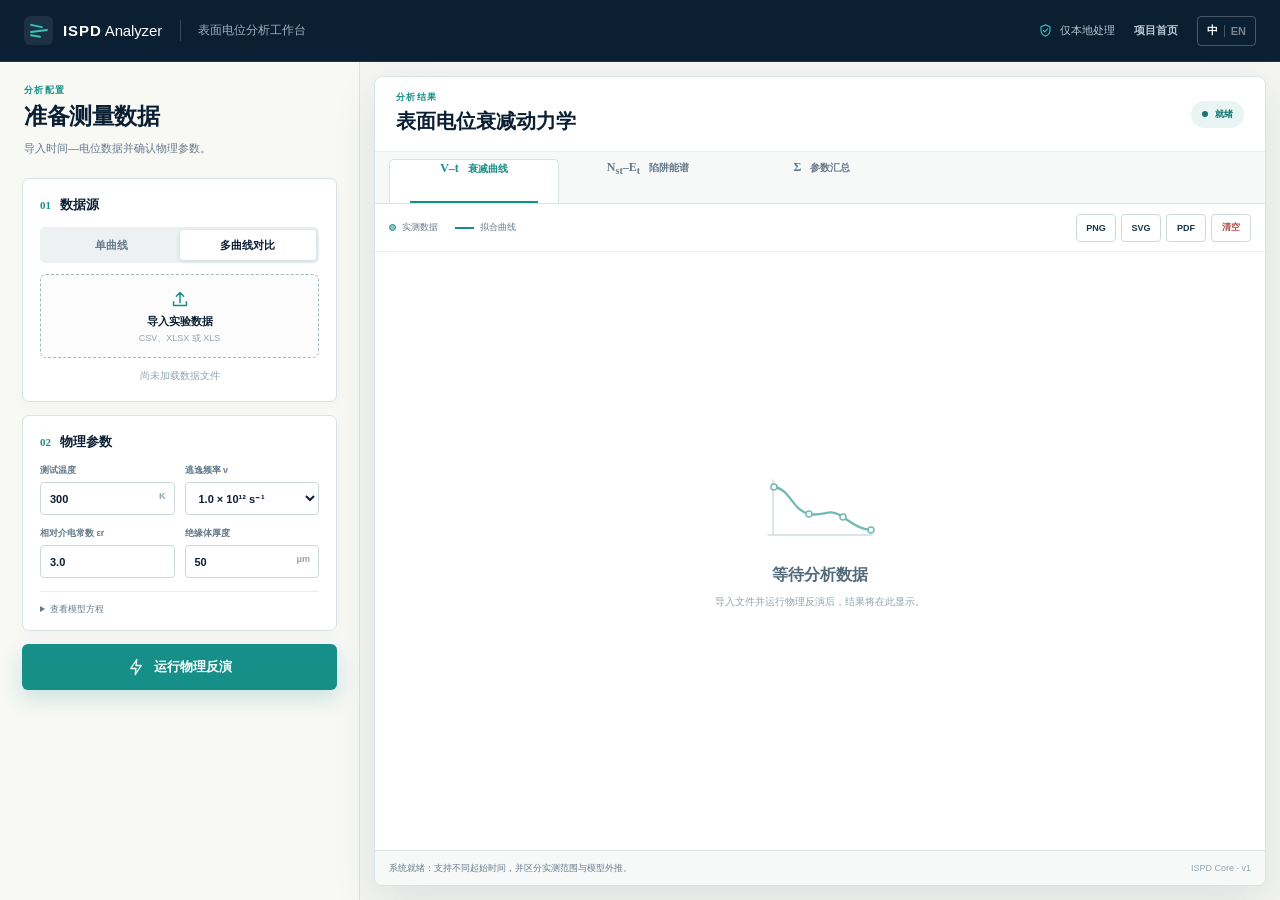
==== analyzer/index.html @ f55870ea "Build ISPD-Analyzer research platform" ====
<!doctype html>
<html lang="zh-CN">
<head>
  <meta charset="utf-8">
  <meta name="viewport" content="width=device-width, initial-scale=1">
  <meta name="description" content="ISPD-Analyzer research workspace">
  <meta name="theme-color" content="#0b1f33">
  <title>分析工作台 | ISPD-Analyzer</title>
  <link rel="icon" href="../assets/favicon.svg" type="image/svg+xml">
  <link rel="stylesheet" href="../assets/css/analyzer.css">
  <script src="../assets/js/vendor/xlsx.full.min.js" defer></script>
  <script src="../assets/js/core/lmfit.js" defer></script>
  <script src="../assets/js/core/peaks.js" defer></script>
  <script src="../assets/js/core/compute.js" defer></script>
  <script src="../assets/js/core/chart.js" defer></script>
  <script src="../assets/js/i18n.js" defer></script>
  <script src="../assets/js/analyzer.js" defer></script>
</head>
<body class="analyzer-page">
  <div class="desktop-blocker" role="alert">
    <div><strong data-i18n="common.desktopTitle">建议使用电脑访问</strong><p data-i18n="common.desktopBody">分析工作台针对 1024px 以上桌面屏幕设计。</p><a href="../" data-i18n="analyzer.backHome">返回项目首页</a></div>
  </div>
  <div id="loading-overlay" class="loading-overlay hidden" aria-live="polite"><div class="loader"></div><p id="loading-text"></p></div>
  <div id="app" class="analyzer-shell">
    <header class="app-header">
      <a class="app-brand" href="../"><span class="brand-symbol" aria-hidden="true"><i></i><i></i><i></i></span><span><strong>ISPD</strong> Analyzer</span></a>
      <div class="header-context"><span class="context-divider"></span><span data-i18n="analyzer.workspace">表面电位分析工作台</span></div>
      <div class="header-actions">
        <span class="privacy-badge"><svg viewBox="0 0 20 20" aria-hidden="true"><path d="M10 2.5 16 5v4.6c0 3.8-2.4 6.5-6 7.9-3.6-1.4-6-4.1-6-7.9V5l6-2.5Z"/><path d="m7.2 10 1.8 1.8 3.8-4"/></svg><span data-i18n="analyzer.localOnly">仅本地处理</span></span>
        <a class="header-link" href="../" data-i18n="analyzer.projectHome">项目首页</a>
        <button class="language-toggle" type="button" data-language-toggle aria-label="Switch language"><span data-language-zh>中</span><span class="toggle-divider"></span><span data-language-en>EN</span></button>
      </div>
    </header>

    <div class="workspace">
      <aside class="control-panel" aria-label="Analysis controls">
        <div class="panel-intro"><span class="section-kicker" data-i18n="analyzer.configuration">分析配置</span><h1 data-i18n="analyzer.setupTitle">准备测量数据</h1><p data-i18n="analyzer.setupBody">导入时间—电位数据并确认物理参数。</p></div>

        <section class="control-section">
          <div class="section-title"><span>01</span><h2 data-i18n="analyzer.dataSource">数据源</h2></div>
          <div class="segmented-control" role="radiogroup" aria-label="Analysis mode">
            <label><input type="radio" name="mode" id="radio-single"><span data-i18n="analyzer.single">单曲线</span></label>
            <label><input type="radio" name="mode" id="radio-multi" checked><span data-i18n="analyzer.multi">多曲线对比</span></label>
          </div>
          <label class="upload-zone" id="btn-import">
            <input type="file" id="file-input" accept=".csv,.xlsx,.xls" multiple>
            <span class="upload-icon"><svg viewBox="0 0 24 24" aria-hidden="true"><path d="M12 16V5m0 0L8 9m4-4 4 4M5 15v4h14v-4"/></svg></span>
            <strong data-i18n="analyzer.importData">导入实验数据</strong>
            <small data-i18n="analyzer.formats">CSV、XLSX 或 XLS</small>
          </label>
          <div id="file-empty" class="file-empty" data-i18n="analyzer.noFiles">尚未加载数据文件</div>
          <ul id="file-list" class="file-list"></ul>
        </section>

        <section class="control-section parameter-section">
          <div class="section-title"><span>02</span><h2 data-i18n="analyzer.parameters">物理参数</h2></div>
          <div class="field-grid">
            <label class="field"><span data-i18n="analyzer.temperature">测试温度</span><div class="input-unit"><input type="number" id="input-T" value="300" step="1"><em>K</em></div></label>
            <label class="field"><span data-i18n="analyzer.frequency">逃逸频率 ν</span><select id="combo-nu"><option value="1e11">1.0 × 10¹¹ s⁻¹</option><option value="1e12" selected>1.0 × 10¹² s⁻¹</option><option value="1e13">1.0 × 10¹³ s⁻¹</option></select></label>
            <label class="field"><span data-i18n="analyzer.permittivity">相对介电常数 εr</span><input type="number" id="input-epsr" value="3.0" step="0.1"></label>
            <label class="field"><span data-i18n="analyzer.thickness">绝缘体厚度</span><div class="input-unit"><input type="number" id="input-d" value="50" step="1"><em>μm</em></div></label>
          </div>
          <details class="model-disclosure"><summary data-i18n="analyzer.modelDetails">查看模型方程</summary><div><strong>V(t) = A₁e<sup>−t/τ₁</sup> + A₂e<sup>−t/τ₂</sup> + y₀</strong><p data-i18n="analyzer.modelNote">快、慢衰减分量分别用于表征浅、深陷阱的表观贡献。</p></div></details>
        </section>

        <button class="run-button" id="btn-compute" type="button"><svg viewBox="0 0 24 24" aria-hidden="true"><path d="m13 2-8 12h7l-1 8 8-12h-7z"/></svg><span data-i18n="analyzer.run">运行物理反演</span></button>
      </aside>

      <main class="results-panel">
        <div class="results-header">
          <div><span class="section-kicker" data-i18n="analyzer.results">分析结果</span><h2 id="result-heading" data-i18n="analyzer.decayTitle">表面电位衰减动力学</h2></div>
          <div class="status-chip ready" id="status-chip"><i></i><span data-i18n="analyzer.ready">就绪</span></div>
        </div>

        <div class="tab-bar" role="tablist">
          <button class="tab-btn active" role="tab" aria-selected="true" data-tab="0"><span>V–t</span><em data-i18n="analyzer.tabDecay">衰减曲线</em></button>
          <button class="tab-btn" role="tab" aria-selected="false" data-tab="1"><span>N<sub>st</sub>–E<sub>t</sub></span><em data-i18n="analyzer.tabSpectrum">陷阱能谱</em></button>
          <button class="tab-btn" role="tab" aria-selected="false" data-tab="2"><span>Σ</span><em data-i18n="analyzer.tabSummary">参数汇总</em></button>
        </div>

        <section class="tab-content active" id="tab-content-0" role="tabpanel">
          <div class="chart-toolbar"><div class="legend-guide"><span><i class="dot measured"></i><span data-i18n="analyzer.measured">实测数据</span></span><span><i class="line fitted"></i><span data-i18n="analyzer.fitted">拟合曲线</span></span></div><div class="toolbar-actions"><button class="tool-button" id="tbtn-png1">PNG</button><button class="tool-button" id="tbtn-svg1">SVG</button><button class="tool-button" id="tbtn-pdf1">PDF</button><button class="tool-button danger" id="tbtn-clear1" data-i18n="analyzer.clear">清空</button></div></div>
          <div class="chart-container" id="chart1-container"><div class="empty-state" id="empty-state-1"><svg viewBox="0 0 120 80" aria-hidden="true"><path d="M8 67h104M13 12v55"/><path class="accent" d="M14 19c16 2 19 24 35 27s20-7 34 3 19 12 28 13"/><circle cx="14" cy="19" r="3"/><circle cx="49" cy="46" r="3"/><circle cx="83" cy="49" r="3"/><circle cx="111" cy="62" r="3"/></svg><strong data-i18n="analyzer.emptyTitle">等待分析数据</strong><p data-i18n="analyzer.emptyBody">导入文件并运行物理反演后，结果将在此显示。</p></div><canvas id="chart1-canvas"></canvas></div>
        </section>

        <section class="tab-content" id="tab-content-1" role="tabpanel">
          <div class="chart-toolbar"><div class="legend-guide"><span><i class="line solid"></i><span data-i18n="analyzer.measuredRange">测量范围内</span></span><span><i class="line dashed"></i><span data-i18n="analyzer.extrapolated">模型外推</span></span></div><div class="toolbar-actions"><button class="tool-button" id="tbtn-png2">PNG</button><button class="tool-button" id="tbtn-svg2">SVG</button><button class="tool-button" id="tbtn-pdf2">PDF</button><button class="tool-button danger" id="tbtn-clear2" data-i18n="analyzer.clear">清空</button></div></div>
          <div class="chart-container" id="chart2-container"><div class="empty-state" id="empty-state-2"><svg viewBox="0 0 120 80" aria-hidden="true"><path d="M8 67h104M13 12v55"/><path class="accent" d="M14 62c14-2 18-17 30-13s17-17 29-6 16-25 38-18"/><path class="dash" d="M14 62c10 0 15 2 23-1M102 27l9-2"/></svg><strong data-i18n="analyzer.spectrumEmptyTitle">等待能谱反演</strong><p data-i18n="analyzer.emptyBody">导入文件并运行物理反演后，结果将在此显示。</p></div><canvas id="chart2-canvas"></canvas></div>
          <div class="extrapolation-note"><svg viewBox="0 0 20 20" aria-hidden="true"><circle cx="10" cy="10" r="7"/><path d="M10 9v5m0-8v.5"/></svg><span data-i18n="analyzer.extrapolationNote">虚线仅表示测量时间范围之外的模型外推，不代表直接测得的数据。</span></div>
        </section>

        <section class="tab-content table-tab" id="tab3-content" role="tabpanel">
          <div class="table-toolbar"><p data-i18n="analyzer.tableHint">参数按当前勾选的数据文件汇总。</p><button class="export-table" id="btn-export"><svg viewBox="0 0 20 20" aria-hidden="true"><path d="M10 3v9m0 0 3-3m-3 3L7 9M4 15h12"/></svg><span data-i18n="analyzer.exportCsv">导出 CSV</span></button></div>
          <div class="table-wrap"><table id="result-table"><thead><tr><th data-i18n="table.file">数据标识</th><th data-i18n="table.firstTime">首测时间 (s)</th><th>R²</th><th>V₀ (V)</th><th data-i18n="table.shallowE">浅陷阱 Eₜ (eV)</th><th data-i18n="table.shallowN">浅陷阱 Nₜ (m⁻²)</th><th data-i18n="table.shallowNature">浅峰性质</th><th data-i18n="table.deepE">深陷阱 Eₜ (eV)</th><th data-i18n="table.deepN">深陷阱 Nₜ (m⁻²)</th><th data-i18n="table.deepNature">深峰性质</th><th>A₁ (V)</th><th>τ₁ (s)</th><th>A₂ (V)</th><th>τ₂ (s)</th><th>y₀ (V)</th></tr></thead><tbody id="result-tbody"></tbody></table><div class="table-empty" id="table-empty" data-i18n="analyzer.noResults">尚无计算结果</div></div>
        </section>

        <footer class="status-bar"><span id="status-bar" data-i18n="analyzer.statusReady">系统就绪：支持不同起始时间，并区分实测范围与模型外推。</span><span class="model-version">ISPD Core · v1</span></footer>
      </main>
    </div>
  </div>
</body>
</html>
---- assets/css/analyzer.css ----
:root {
  --ink: #0b1f33;
  --ink-2: #17344d;
  --muted: #667b8b;
  --soft: #93a4af;
  --teal: #168f88;
  --teal-bright: #35c3b7;
  --teal-pale: #e7f5f3;
  --paper: #f4f5f2;
  --surface: #ffffff;
  --line: #d9e2e5;
  --line-2: #e8edef;
  --warning: #a46d25;
  --warning-bg: #faf2e7;
  --danger: #b14e49;
  --danger-bg: #faeeee;
  --success: #17766f;
  --success-bg: #e8f5f2;
  --shadow: 0 18px 46px rgba(16, 41, 57, .09);
}

* { box-sizing: border-box; }
html, body { height: 100%; }
body { margin: 0; color: var(--ink); background: var(--paper); font-family: Inter, "Noto Sans SC", "Microsoft YaHei", Arial, sans-serif; font-size: 13px; -webkit-font-smoothing: antialiased; overflow: hidden; }
button, input, select { font: inherit; }
button, label { -webkit-tap-highlight-color: transparent; }
a { color: inherit; text-decoration: none; }
svg { display: block; }
.desktop-blocker { display: none; }

.loading-overlay { position: fixed; inset: 0; z-index: 100; display: grid; place-items: center; align-content: center; gap: 14px; background: rgba(244,245,242,.9); backdrop-filter: blur(4px); }
.loading-overlay.hidden { display: none; }
.loader { width: 35px; height: 35px; border: 3px solid #d6e0e2; border-top-color: var(--teal); border-radius: 50%; animation: spin .8s linear infinite; }
.loading-overlay p { margin: 0; color: var(--muted); }
@keyframes spin { to { transform: rotate(360deg); } }

.analyzer-shell { height: 100vh; min-width: 1024px; display: flex; flex-direction: column; }
.app-header { height: 62px; flex: 0 0 62px; display: flex; align-items: center; padding: 0 24px; color: white; background: var(--ink); border-bottom: 1px solid rgba(255,255,255,.09); }
.app-brand { display: flex; align-items: center; gap: 10px; font-size: 15px; letter-spacing: -.01em; }
.app-brand strong { letter-spacing: .06em; }
.brand-symbol { width: 29px; height: 29px; display: grid; align-content: center; gap: 3px; padding: 6px; border-radius: 6px; background: rgba(255,255,255,.08); }
.brand-symbol i { display: block; height: 2px; border-radius: 2px; background: var(--teal-bright); }
.brand-symbol i:nth-child(1) { width: 13px; transform: rotate(12deg); }
.brand-symbol i:nth-child(2) { width: 18px; transform: rotate(-8deg); }
.brand-symbol i:nth-child(3) { width: 11px; transform: rotate(10deg); }
.header-context { margin-left: 18px; display: flex; align-items: center; gap: 17px; color: #9eb0bd; font-size: 12px; }
.context-divider { width: 1px; height: 21px; background: rgba(255,255,255,.19); }
.header-actions { margin-left: auto; display: flex; align-items: center; gap: 19px; }
.privacy-badge { display: flex; align-items: center; gap: 7px; color: #b7c8d3; font-size: 11px; }
.privacy-badge svg { width: 15px; height: 15px; fill: none; stroke: var(--teal-bright); stroke-width: 1.5; stroke-linecap: round; stroke-linejoin: round; }
.header-link { color: #b7c8d3; font-size: 11px; font-weight: 650; }
.header-link:hover { color: white; }
.language-toggle { height: 30px; padding: 0 9px; display: flex; align-items: center; gap: 6px; border: 1px solid rgba(255,255,255,.25); background: transparent; color: white; border-radius: 4px; cursor: pointer; font-size: 11px; font-weight: 700; }
.language-toggle [data-language-zh], .language-toggle [data-language-en] { opacity: .45; }
html[lang="zh-CN"] .language-toggle [data-language-zh], html[lang="en"] .language-toggle [data-language-en] { opacity: 1; }
.toggle-divider { width: 1px; height: 12px; background: rgba(255,255,255,.25); }

.workspace { min-height: 0; flex: 1; display: grid; grid-template-columns: 360px minmax(0, 1fr); }
.control-panel { min-height: 0; padding: 24px 22px 20px; overflow-y: auto; background: #f8f8f5; border-right: 1px solid var(--line); scrollbar-width: thin; }
.panel-intro { padding: 0 2px 21px; }
.section-kicker { display: block; margin-bottom: 6px; color: var(--teal); font-size: 9px; line-height: 1; font-weight: 850; letter-spacing: .16em; text-transform: uppercase; }
.panel-intro h1 { margin: 0; font-family: Georgia, "Noto Serif SC", serif; font-size: 23px; font-weight: 600; letter-spacing: -.02em; }
.panel-intro p { margin: 8px 0 0; color: var(--muted); font-size: 11px; line-height: 1.55; }
.control-section { margin-bottom: 13px; padding: 17px; background: white; border: 1px solid var(--line); border-radius: 7px; box-shadow: 0 5px 15px rgba(19,46,62,.025); }
.section-title { display: flex; align-items: center; gap: 9px; margin-bottom: 13px; }
.section-title > span { color: var(--teal); font-family: Georgia, serif; font-size: 11px; font-weight: 700; }
.section-title h2 { margin: 0; font-size: 13px; }
.segmented-control { display: grid; grid-template-columns: 1fr 1fr; padding: 3px; margin-bottom: 11px; background: #edf1f2; border-radius: 5px; }
.segmented-control label { cursor: pointer; }
.segmented-control input { position: absolute; opacity: 0; pointer-events: none; }
.segmented-control span { min-height: 30px; display: grid; place-items: center; border-radius: 4px; color: var(--muted); font-size: 11px; font-weight: 700; }
.segmented-control input:checked + span { background: white; color: var(--ink); box-shadow: 0 1px 5px rgba(20,46,62,.13); }
.upload-zone { min-height: 84px; display: flex; flex-direction: column; align-items: center; justify-content: center; gap: 3px; border: 1px dashed #a9babe; border-radius: 6px; background: #fbfcfb; cursor: pointer; transition: border .2s, background .2s; }
.upload-zone:hover, .upload-zone.dragover { border-color: var(--teal); background: var(--teal-pale); }
.upload-zone input { position: absolute; width: 1px; height: 1px; opacity: 0; }
.upload-icon { color: var(--teal); margin-bottom: 1px; }
.upload-icon svg { width: 22px; height: 22px; fill: none; stroke: currentColor; stroke-width: 1.6; stroke-linecap: round; stroke-linejoin: round; }
.upload-zone strong { font-size: 11px; }
.upload-zone small { color: var(--soft); font-size: 9px; }
.file-empty { padding: 11px 4px 1px; text-align: center; color: var(--soft); font-size: 10px; }
.file-list { max-height: 118px; margin: 10px 0 0; padding: 0; overflow-y: auto; list-style: none; }
.file-list:empty { display: none; }
.file-list li { min-height: 35px; display: grid; grid-template-columns: 15px 8px minmax(0, 1fr) 22px; gap: 7px; align-items: center; border-bottom: 1px solid var(--line-2); font-size: 10px; }
.file-list li:last-child { border-bottom: 0; }
.file-list input { accent-color: var(--teal); }
.file-list .dot { width: 7px; height: 7px; border-radius: 50%; }
.file-list .file-name { overflow: hidden; text-overflow: ellipsis; white-space: nowrap; }
.file-list .remove-file { width: 21px; height: 21px; display: grid; place-items: center; border: 0; background: transparent; color: var(--soft); cursor: pointer; border-radius: 3px; }
.file-list .remove-file:hover { color: var(--danger); background: var(--danger-bg); }
.parameter-section { padding-bottom: 14px; }
.field-grid { display: grid; grid-template-columns: 1fr 1fr; gap: 12px 10px; }
.field { min-width: 0; display: grid; gap: 5px; color: var(--muted); font-size: 9px; font-weight: 700; }
.field input, .field select { width: 100%; height: 33px; min-width: 0; padding: 0 9px; border: 1px solid #cdd8db; color: var(--ink); background: white; border-radius: 4px; font-size: 11px; outline: none; }
.field input:focus, .field select:focus { border-color: var(--teal); box-shadow: 0 0 0 3px rgba(22,143,136,.09); }
.input-unit { position: relative; }
.input-unit input { padding-right: 35px; }
.input-unit em { position: absolute; right: 9px; top: 9px; color: var(--soft); font-style: normal; font-size: 9px; }
.model-disclosure { margin-top: 13px; border-top: 1px solid var(--line-2); }
.model-disclosure summary { padding-top: 11px; color: var(--muted); font-size: 9px; cursor: pointer; }
.model-disclosure div { padding: 10px; margin-top: 7px; background: #f7f9f9; border-radius: 4px; text-align: center; }
.model-disclosure strong { font-family: "Cambria Math", Georgia, serif; font-size: 11px; }
.model-disclosure p { margin: 7px 0 0; color: var(--muted); font-size: 9px; line-height: 1.5; }
.run-button { width: 100%; min-height: 46px; display: flex; align-items: center; justify-content: center; gap: 9px; border: 0; border-radius: 6px; background: var(--teal); color: white; cursor: pointer; box-shadow: 0 9px 21px rgba(22,143,136,.2); font-weight: 800; transition: transform .18s, background .18s, box-shadow .18s; }
.run-button:hover { background: #117b75; transform: translateY(-1px); box-shadow: 0 12px 25px rgba(22,143,136,.26); }
.run-button:disabled { opacity: .55; cursor: wait; transform: none; }
.run-button svg { width: 18px; height: 18px; fill: none; stroke: currentColor; stroke-width: 1.7; stroke-linecap: round; stroke-linejoin: round; }

.results-panel { min-width: 0; min-height: 0; margin: 14px; display: flex; flex-direction: column; background: white; border: 1px solid var(--line); border-radius: 8px; box-shadow: var(--shadow); overflow: hidden; }
.results-header { min-height: 74px; display: flex; align-items: center; justify-content: space-between; padding: 16px 21px; border-bottom: 1px solid var(--line-2); }
.results-header h2 { margin: 0; font-family: Georgia, "Noto Serif SC", serif; font-size: 20px; font-weight: 600; }
.status-chip { display: flex; align-items: center; gap: 7px; padding: 7px 11px; color: var(--success); background: var(--success-bg); border-radius: 99px; font-size: 9px; font-weight: 800; }
.status-chip i { width: 6px; height: 6px; background: currentColor; border-radius: 50%; }
.status-chip.running { color: #256f96; background: #e9f3f8; }
.status-chip.warning { color: var(--warning); background: var(--warning-bg); }
.status-chip.error { color: var(--danger); background: var(--danger-bg); }
.tab-bar { min-height: 52px; display: flex; gap: 4px; padding: 7px 14px 0; background: #f7f9f8; border-bottom: 1px solid var(--line); }
.tab-btn { position: relative; min-width: 170px; display: flex; align-items: baseline; justify-content: center; gap: 9px; border: 0; background: transparent; color: var(--muted); cursor: pointer; }
.tab-btn > span { font-family: Georgia, serif; font-size: 12px; font-weight: 700; }
.tab-btn em { font-size: 10px; font-style: normal; font-weight: 700; }
.tab-btn::after { content: ""; position: absolute; height: 2px; left: 20px; right: 20px; bottom: -1px; background: transparent; }
.tab-btn.active { color: var(--teal); background: white; border: 1px solid var(--line); border-bottom-color: white; border-radius: 5px 5px 0 0; }
.tab-btn.active::after { background: var(--teal); }
.tab-content { min-height: 0; flex: 1; display: none; flex-direction: column; }
.tab-content.active { display: flex; }
.chart-toolbar, .table-toolbar { min-height: 48px; display: flex; align-items: center; justify-content: space-between; padding: 7px 14px; border-bottom: 1px solid var(--line-2); }
.legend-guide { display: flex; align-items: center; gap: 17px; color: var(--muted); font-size: 9px; }
.legend-guide > span { display: flex; align-items: center; gap: 6px; }
.legend-guide i.dot { width: 7px; height: 7px; border-radius: 50%; background: rgba(22,143,136,.5); border: 1px solid var(--teal); }
.legend-guide i.line { width: 19px; height: 0; border-top: 2px solid var(--teal); }
.legend-guide i.dashed { border-top-style: dashed; }
.toolbar-actions { display: flex; gap: 5px; }
.tool-button { min-width: 40px; height: 28px; border: 1px solid #ced9dc; border-radius: 4px; background: white; color: var(--ink-2); cursor: pointer; font-size: 9px; font-weight: 800; }
.tool-button:hover { border-color: var(--teal); color: var(--teal); background: var(--teal-pale); }
.tool-button.danger { color: var(--danger); }
.tool-button.danger:hover { border-color: #d7aaa7; background: var(--danger-bg); }
.chart-container { position: relative; flex: 1; min-height: 0; background: #fff; overflow: hidden; }
.chart-container canvas { display: none; max-width: 100%; height: auto; }
.empty-state { position: absolute; inset: 0; display: flex; flex-direction: column; align-items: center; justify-content: center; padding-bottom: 25px; color: var(--soft); text-align: center; }
.empty-state svg { width: 120px; height: 80px; margin-bottom: 17px; fill: none; stroke: #d2dde0; stroke-width: 1.5; stroke-linecap: round; stroke-linejoin: round; }
.empty-state svg .accent { stroke: #72bab4; stroke-width: 2.3; }
.empty-state svg circle { fill: white; stroke: #72bab4; }
.empty-state svg .dash { stroke-dasharray: 5 5; }
.empty-state strong { color: #526a79; font-family: Georgia, "Noto Serif SC", serif; font-size: 16px; font-weight: 600; }
.empty-state p { max-width: 350px; margin: 8px 0 0; font-size: 10px; line-height: 1.6; }
.extrapolation-note { min-height: 34px; display: flex; align-items: center; gap: 7px; padding: 6px 14px; background: #f7f9f9; border-top: 1px solid var(--line-2); color: var(--muted); font-size: 9px; }
.extrapolation-note svg { width: 14px; height: 14px; fill: none; stroke: var(--warning); stroke-width: 1.5; stroke-linecap: round; }
.table-tab { padding: 0; }
.table-toolbar p { margin: 0; color: var(--muted); font-size: 9px; }
.export-table { height: 29px; display: flex; align-items: center; gap: 6px; border: 1px solid #bed3d2; border-radius: 4px; background: var(--teal-pale); color: var(--success); cursor: pointer; font-size: 9px; font-weight: 800; }
.export-table svg { width: 14px; height: 14px; fill: none; stroke: currentColor; stroke-width: 1.5; stroke-linecap: round; stroke-linejoin: round; }
.table-wrap { position: relative; flex: 1; min-height: 0; overflow: auto; }
#result-table { width: max-content; min-width: 100%; border-collapse: separate; border-spacing: 0; font-variant-numeric: tabular-nums; }
#result-table th, #result-table td { min-width: 108px; padding: 9px 10px; border-right: 1px solid var(--line-2); border-bottom: 1px solid var(--line-2); text-align: right; white-space: nowrap; font-size: 9px; }
#result-table th { position: sticky; top: 0; z-index: 2; color: #496271; background: #f4f7f7; font-weight: 800; }
#result-table th:first-child, #result-table td:first-child { position: sticky; left: 0; z-index: 1; min-width: 150px; text-align: left; background: white; }
#result-table th:first-child { z-index: 3; background: #f4f7f7; }
#result-table tbody tr:hover td { background: #f8fbfa; }
#result-table tbody tr:hover td:first-child { background: #f8fbfa; }
.warning-cell { color: var(--warning); background: var(--warning-bg) !important; font-weight: 700; }
.table-empty { position: absolute; inset: 0; display: grid; place-items: center; color: var(--soft); font-size: 11px; }
.status-bar { min-height: 35px; display: flex; align-items: center; justify-content: space-between; gap: 20px; padding: 6px 14px; background: #f7f9f8; border-top: 1px solid var(--line); color: var(--muted); font-size: 9px; }
.model-version { color: var(--soft); white-space: nowrap; }

@media (max-width: 1180px) {
  .workspace { grid-template-columns: 330px minmax(0,1fr); }
  .control-panel { padding-inline: 17px; }
  .tab-btn { min-width: 145px; }
}

@media (max-width: 1023px) {
  body { overflow: auto; }
  .desktop-blocker { position: fixed; inset: 0; z-index: 200; display: grid; place-items: center; padding: 24px; background: var(--paper); }
  .desktop-blocker > div { max-width: 420px; padding: 32px; text-align: center; background: white; border: 1px solid var(--line); border-radius: 8px; box-shadow: var(--shadow); }
  .desktop-blocker strong { font-family: Georgia, "Noto Serif SC", serif; font-size: 22px; }
  .desktop-blocker p { color: var(--muted); line-height: 1.7; }
  .desktop-blocker a { display: inline-block; margin-top: 8px; padding: 11px 16px; background: var(--teal); color: white; border-radius: 5px; font-weight: 700; }
  .analyzer-shell { display: none; }
}

@media (prefers-reduced-motion: reduce) {
  *, *::before, *::after { transition: none !important; animation-duration: .01ms !important; }
}
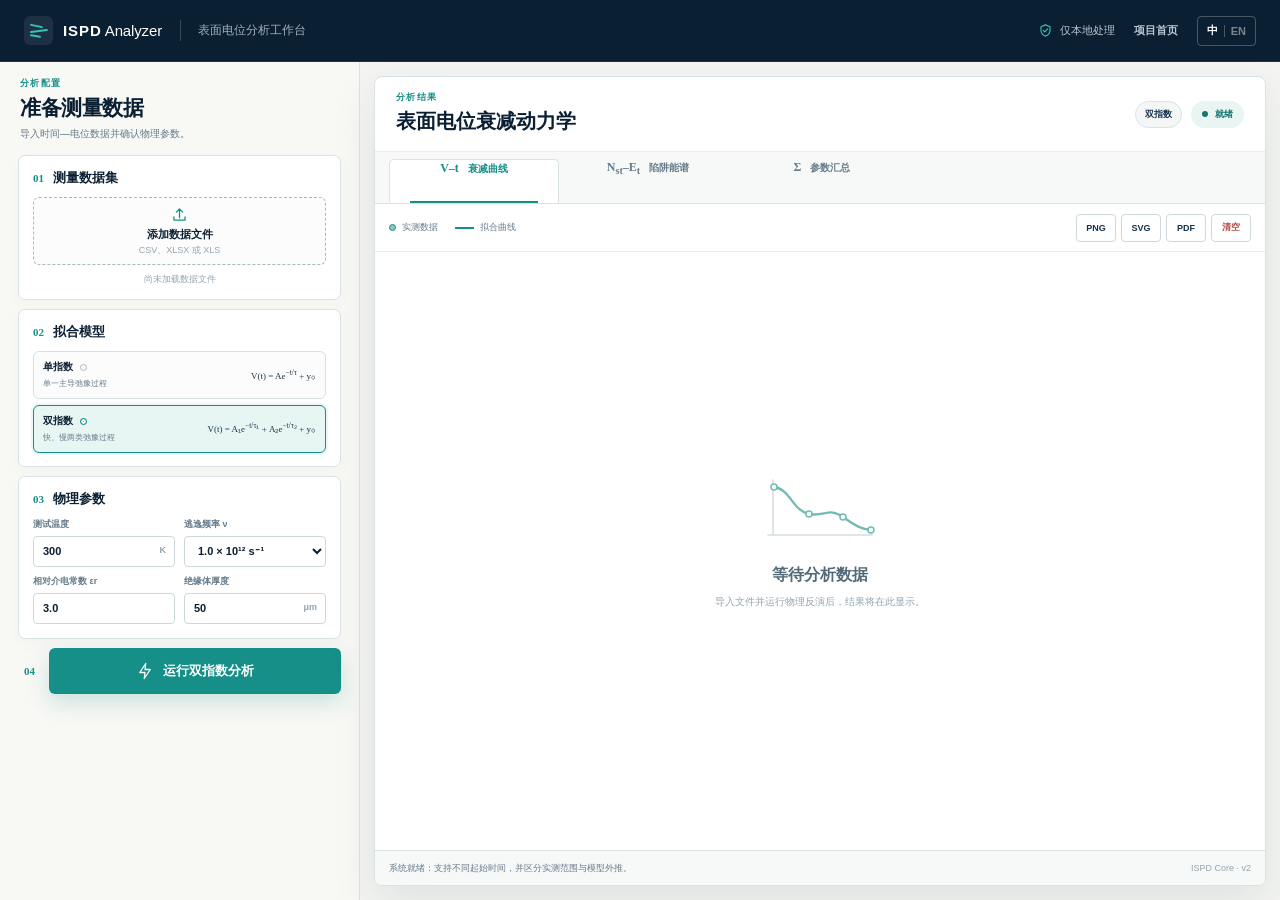
==== commit 7c8a0e35: "Add selectable fit models and table exports" ====
--- a/analyzer/index.html
+++ b/analyzer/index.html
@@ -37,39 +37,48 @@
         <div class="panel-intro"><span class="section-kicker" data-i18n="analyzer.configuration">分析配置</span><h1 data-i18n="analyzer.setupTitle">准备测量数据</h1><p data-i18n="analyzer.setupBody">导入时间—电位数据并确认物理参数。</p></div>
 
         <section class="control-section">
-          <div class="section-title"><span>01</span><h2 data-i18n="analyzer.dataSource">数据源</h2></div>
-          <div class="segmented-control" role="radiogroup" aria-label="Analysis mode">
-            <label><input type="radio" name="mode" id="radio-single"><span data-i18n="analyzer.single">单曲线</span></label>
-            <label><input type="radio" name="mode" id="radio-multi" checked><span data-i18n="analyzer.multi">多曲线对比</span></label>
-          </div>
+          <div class="section-title section-title-actions"><div><span>01</span><h2 data-i18n="analyzer.measurementDatasets">测量数据集</h2></div><button id="btn-clear-files" class="clear-files" type="button" data-i18n="analyzer.clearAll">清空全部</button></div>
           <label class="upload-zone" id="btn-import">
             <input type="file" id="file-input" accept=".csv,.xlsx,.xls" multiple>
             <span class="upload-icon"><svg viewBox="0 0 24 24" aria-hidden="true"><path d="M12 16V5m0 0L8 9m4-4 4 4M5 15v4h14v-4"/></svg></span>
-            <strong data-i18n="analyzer.importData">导入实验数据</strong>
+            <strong data-i18n="analyzer.addFiles">添加数据文件</strong>
             <small data-i18n="analyzer.formats">CSV、XLSX 或 XLS</small>
           </label>
           <div id="file-empty" class="file-empty" data-i18n="analyzer.noFiles">尚未加载数据文件</div>
           <ul id="file-list" class="file-list"></ul>
         </section>
 
+        <section class="control-section model-section">
+          <div class="section-title"><span>02</span><h2 data-i18n="analyzer.fitModel">拟合模型</h2></div>
+          <div class="model-options" role="radiogroup" aria-label="Fit model">
+            <label class="model-option">
+              <input type="radio" name="fit-model" value="single">
+              <span class="model-option-body"><span class="model-option-heading"><strong data-i18n="analyzer.singleExponential">单指数</strong><i></i></span><span class="model-formula">V(t) = Ae<sup>−t/τ</sup> + y₀</span><small data-i18n="analyzer.singleModelNote">单一主导弛豫过程</small></span>
+            </label>
+            <label class="model-option">
+              <input type="radio" name="fit-model" value="double" checked>
+              <span class="model-option-body"><span class="model-option-heading"><strong data-i18n="analyzer.doubleExponential">双指数</strong><i></i></span><span class="model-formula">V(t) = A₁e<sup>−t/τ₁</sup> + A₂e<sup>−t/τ₂</sup> + y₀</span><small data-i18n="analyzer.doubleModelNote">快、慢两类弛豫过程</small></span>
+            </label>
+          </div>
+        </section>
+
         <section class="control-section parameter-section">
-          <div class="section-title"><span>02</span><h2 data-i18n="analyzer.parameters">物理参数</h2></div>
+          <div class="section-title"><span>03</span><h2 data-i18n="analyzer.parameters">物理参数</h2></div>
           <div class="field-grid">
             <label class="field"><span data-i18n="analyzer.temperature">测试温度</span><div class="input-unit"><input type="number" id="input-T" value="300" step="1"><em>K</em></div></label>
             <label class="field"><span data-i18n="analyzer.frequency">逃逸频率 ν</span><select id="combo-nu"><option value="1e11">1.0 × 10¹¹ s⁻¹</option><option value="1e12" selected>1.0 × 10¹² s⁻¹</option><option value="1e13">1.0 × 10¹³ s⁻¹</option></select></label>
             <label class="field"><span data-i18n="analyzer.permittivity">相对介电常数 εr</span><input type="number" id="input-epsr" value="3.0" step="0.1"></label>
             <label class="field"><span data-i18n="analyzer.thickness">绝缘体厚度</span><div class="input-unit"><input type="number" id="input-d" value="50" step="1"><em>μm</em></div></label>
           </div>
-          <details class="model-disclosure"><summary data-i18n="analyzer.modelDetails">查看模型方程</summary><div><strong>V(t) = A₁e<sup>−t/τ₁</sup> + A₂e<sup>−t/τ₂</sup> + y₀</strong><p data-i18n="analyzer.modelNote">快、慢衰减分量分别用于表征浅、深陷阱的表观贡献。</p></div></details>
         </section>
 
-        <button class="run-button" id="btn-compute" type="button"><svg viewBox="0 0 24 24" aria-hidden="true"><path d="m13 2-8 12h7l-1 8 8-12h-7z"/></svg><span data-i18n="analyzer.run">运行物理反演</span></button>
+        <div class="run-group"><span class="run-step">04</span><button class="run-button" id="btn-compute" type="button"><svg viewBox="0 0 24 24" aria-hidden="true"><path d="m13 2-8 12h7l-1 8 8-12h-7z"/></svg><span id="run-label">运行双指数分析</span></button></div>
       </aside>
 
       <main class="results-panel">
         <div class="results-header">
           <div><span class="section-kicker" data-i18n="analyzer.results">分析结果</span><h2 id="result-heading" data-i18n="analyzer.decayTitle">表面电位衰减动力学</h2></div>
-          <div class="status-chip ready" id="status-chip"><i></i><span data-i18n="analyzer.ready">就绪</span></div>
+          <div class="results-meta"><span class="model-badge" id="result-model-badge" data-i18n="analyzer.doubleExponential">双指数</span><div class="status-chip ready" id="status-chip"><i></i><span data-i18n="analyzer.ready">就绪</span></div></div>
         </div>
 
         <div class="tab-bar" role="tablist">
@@ -90,11 +99,11 @@
         </section>
 
         <section class="tab-content table-tab" id="tab3-content" role="tabpanel">
-          <div class="table-toolbar"><p data-i18n="analyzer.tableHint">参数按当前勾选的数据文件汇总。</p><button class="export-table" id="btn-export"><svg viewBox="0 0 20 20" aria-hidden="true"><path d="M10 3v9m0 0 3-3m-3 3L7 9M4 15h12"/></svg><span data-i18n="analyzer.exportCsv">导出 CSV</span></button></div>
-          <div class="table-wrap"><table id="result-table"><thead><tr><th data-i18n="table.file">数据标识</th><th data-i18n="table.firstTime">首测时间 (s)</th><th>R²</th><th>V₀ (V)</th><th data-i18n="table.shallowE">浅陷阱 Eₜ (eV)</th><th data-i18n="table.shallowN">浅陷阱 Nₜ (m⁻²)</th><th data-i18n="table.shallowNature">浅峰性质</th><th data-i18n="table.deepE">深陷阱 Eₜ (eV)</th><th data-i18n="table.deepN">深陷阱 Nₜ (m⁻²)</th><th data-i18n="table.deepNature">深峰性质</th><th>A₁ (V)</th><th>τ₁ (s)</th><th>A₂ (V)</th><th>τ₂ (s)</th><th>y₀ (V)</th></tr></thead><tbody id="result-tbody"></tbody></table><div class="table-empty" id="table-empty" data-i18n="analyzer.noResults">尚无计算结果</div></div>
+          <div class="table-toolbar"><p data-i18n="analyzer.tableHint">参数按当前勾选的数据文件汇总。</p><div class="export-menu" id="export-menu"><button class="export-table" id="btn-export" type="button" aria-haspopup="menu" aria-expanded="false"><svg viewBox="0 0 20 20" aria-hidden="true"><path d="M10 3v9m0 0 3-3m-3 3L7 9M4 15h12"/></svg><span data-i18n="analyzer.exportTable">导出表格</span><svg class="chevron" viewBox="0 0 20 20" aria-hidden="true"><path d="m6 8 4 4 4-4"/></svg></button><div class="export-options" role="menu" hidden><button type="button" role="menuitem" data-export-format="csv"><strong>CSV</strong><span data-i18n="analyzer.csvDescription">通用文本格式</span></button><button type="button" role="menuitem" data-export-format="xlsx"><strong>Excel XLSX</strong><span data-i18n="analyzer.xlsxDescription">保留数值单元格</span></button></div></div></div>
+          <div class="table-wrap"><table id="result-table"><thead><tr id="result-head"></tr></thead><tbody id="result-tbody"></tbody></table><div class="table-empty" id="table-empty" data-i18n="analyzer.noResults">尚无计算结果</div></div>
         </section>
 
-        <footer class="status-bar"><span id="status-bar" data-i18n="analyzer.statusReady">系统就绪：支持不同起始时间，并区分实测范围与模型外推。</span><span class="model-version">ISPD Core · v1</span></footer>
+        <footer class="status-bar"><span id="status-bar" data-i18n="analyzer.statusReady">系统就绪：支持不同起始时间，并区分实测范围与模型外推。</span><span class="model-version">ISPD Core · v2</span></footer>
       </main>
     </div>
   </div>
--- a/assets/css/analyzer.css
+++ b/assets/css/analyzer.css
@@ -56,50 +56,62 @@
 .toggle-divider { width: 1px; height: 12px; background: rgba(255,255,255,.25); }
 
 .workspace { min-height: 0; flex: 1; display: grid; grid-template-columns: 360px minmax(0, 1fr); }
-.control-panel { min-height: 0; padding: 24px 22px 20px; overflow-y: auto; background: #f8f8f5; border-right: 1px solid var(--line); scrollbar-width: thin; }
-.panel-intro { padding: 0 2px 21px; }
+.control-panel { min-height: 0; padding: 17px 18px 14px; overflow-y: auto; background: #f8f8f5; border-right: 1px solid var(--line); scrollbar-width: thin; }
+.panel-intro { padding: 0 2px 13px; }
 .section-kicker { display: block; margin-bottom: 6px; color: var(--teal); font-size: 9px; line-height: 1; font-weight: 850; letter-spacing: .16em; text-transform: uppercase; }
-.panel-intro h1 { margin: 0; font-family: Georgia, "Noto Serif SC", serif; font-size: 23px; font-weight: 600; letter-spacing: -.02em; }
-.panel-intro p { margin: 8px 0 0; color: var(--muted); font-size: 11px; line-height: 1.55; }
-.control-section { margin-bottom: 13px; padding: 17px; background: white; border: 1px solid var(--line); border-radius: 7px; box-shadow: 0 5px 15px rgba(19,46,62,.025); }
-.section-title { display: flex; align-items: center; gap: 9px; margin-bottom: 13px; }
+.panel-intro h1 { margin: 0; font-family: Georgia, "Noto Serif SC", serif; font-size: 21px; font-weight: 600; letter-spacing: -.02em; }
+.panel-intro p { margin: 5px 0 0; color: var(--muted); font-size: 10px; line-height: 1.45; }
+.control-section { margin-bottom: 9px; padding: 13px 14px; background: white; border: 1px solid var(--line); border-radius: 7px; box-shadow: 0 5px 15px rgba(19,46,62,.025); }
+.section-title { display: flex; align-items: center; gap: 9px; margin-bottom: 10px; }
 .section-title > span { color: var(--teal); font-family: Georgia, serif; font-size: 11px; font-weight: 700; }
 .section-title h2 { margin: 0; font-size: 13px; }
-.segmented-control { display: grid; grid-template-columns: 1fr 1fr; padding: 3px; margin-bottom: 11px; background: #edf1f2; border-radius: 5px; }
-.segmented-control label { cursor: pointer; }
-.segmented-control input { position: absolute; opacity: 0; pointer-events: none; }
-.segmented-control span { min-height: 30px; display: grid; place-items: center; border-radius: 4px; color: var(--muted); font-size: 11px; font-weight: 700; }
-.segmented-control input:checked + span { background: white; color: var(--ink); box-shadow: 0 1px 5px rgba(20,46,62,.13); }
-.upload-zone { min-height: 84px; display: flex; flex-direction: column; align-items: center; justify-content: center; gap: 3px; border: 1px dashed #a9babe; border-radius: 6px; background: #fbfcfb; cursor: pointer; transition: border .2s, background .2s; }
+.section-title-actions { justify-content: space-between; }
+.section-title-actions > div { display: flex; align-items: center; gap: 9px; }
+.section-title-actions > div > span { color: var(--teal); font-family: Georgia, serif; font-size: 11px; font-weight: 700; }
+.clear-files { display: none; padding: 3px 0; border: 0; color: var(--danger); background: transparent; cursor: pointer; font-size: 9px; font-weight: 750; }
+.clear-files:hover { text-decoration: underline; text-underline-offset: 3px; }
+.upload-zone { min-height: 68px; display: flex; flex-direction: column; align-items: center; justify-content: center; gap: 2px; border: 1px dashed #a9babe; border-radius: 6px; background: #fbfcfb; cursor: pointer; transition: border .2s, background .2s; }
 .upload-zone:hover, .upload-zone.dragover { border-color: var(--teal); background: var(--teal-pale); }
 .upload-zone input { position: absolute; width: 1px; height: 1px; opacity: 0; }
 .upload-icon { color: var(--teal); margin-bottom: 1px; }
-.upload-icon svg { width: 22px; height: 22px; fill: none; stroke: currentColor; stroke-width: 1.6; stroke-linecap: round; stroke-linejoin: round; }
+.upload-icon svg { width: 19px; height: 19px; fill: none; stroke: currentColor; stroke-width: 1.6; stroke-linecap: round; stroke-linejoin: round; }
 .upload-zone strong { font-size: 11px; }
 .upload-zone small { color: var(--soft); font-size: 9px; }
-.file-empty { padding: 11px 4px 1px; text-align: center; color: var(--soft); font-size: 10px; }
-.file-list { max-height: 118px; margin: 10px 0 0; padding: 0; overflow-y: auto; list-style: none; }
+.file-empty { padding: 8px 4px 0; text-align: center; color: var(--soft); font-size: 9px; }
+.file-list { max-height: 150px; margin: 10px 0 0; padding: 0; overflow-y: auto; list-style: none; }
 .file-list:empty { display: none; }
-.file-list li { min-height: 35px; display: grid; grid-template-columns: 15px 8px minmax(0, 1fr) 22px; gap: 7px; align-items: center; border-bottom: 1px solid var(--line-2); font-size: 10px; }
+.file-list li { min-height: 45px; display: grid; grid-template-columns: 15px 8px minmax(0, 1fr) 30px; gap: 7px; align-items: center; border-bottom: 1px solid var(--line-2); font-size: 10px; }
 .file-list li:last-child { border-bottom: 0; }
 .file-list input { accent-color: var(--teal); }
 .file-list .dot { width: 7px; height: 7px; border-radius: 50%; }
+.file-content { min-width: 0; display: grid; gap: 3px; }
 .file-list .file-name { overflow: hidden; text-overflow: ellipsis; white-space: nowrap; }
-.file-list .remove-file { width: 21px; height: 21px; display: grid; place-items: center; border: 0; background: transparent; color: var(--soft); cursor: pointer; border-radius: 3px; }
-.file-list .remove-file:hover { color: var(--danger); background: var(--danger-bg); }
+.file-meta { color: var(--soft); font-size: 8px; font-variant-numeric: tabular-nums; }
+.file-list .remove-file { width: 28px; height: 28px; display: grid; place-items: center; border: 1px solid #e5d7d6; background: #fffafa; color: var(--danger); cursor: pointer; border-radius: 5px; }
+.file-list .remove-file:hover { border-color: #d7aaa7; background: var(--danger-bg); }
+.file-list .remove-file svg { width: 15px; height: 15px; fill: none; stroke: currentColor; stroke-width: 1.5; stroke-linecap: round; stroke-linejoin: round; }
+.model-options { display: grid; gap: 6px; }
+.model-option { position: relative; cursor: pointer; }
+.model-option > input { position: absolute; opacity: 0; pointer-events: none; }
+.model-option-body { min-height: 48px; display: grid; grid-template-columns: minmax(0,1fr) auto; grid-template-rows: auto auto; align-items: center; column-gap: 8px; padding: 7px 9px; border: 1px solid #d6e0e2; border-radius: 6px; background: #fbfcfb; transition: border-color .18s, background .18s, box-shadow .18s; }
+.model-option-heading { display: flex; align-items: center; gap: 7px; }
+.model-option-heading strong { font-size: 10px; }
+.model-option-heading i { width: 7px; height: 7px; border: 1px solid #aab9be; border-radius: 50%; }
+.model-formula { grid-column: 2; grid-row: 1 / span 2; color: var(--ink-2); font-family: "Cambria Math", Georgia, serif; font-size: 9px; white-space: nowrap; }
+.model-option-body small { color: var(--muted); font-size: 8px; }
+.model-option > input:checked + .model-option-body { border-color: var(--teal); background: var(--teal-pale); box-shadow: 0 0 0 2px rgba(22,143,136,.08); }
+.model-option > input:checked + .model-option-body .model-option-heading i { border-color: var(--teal); background: var(--teal); box-shadow: inset 0 0 0 2px white; }
+.model-option > input:focus-visible + .model-option-body { outline: 2px solid var(--teal); outline-offset: 2px; }
 .parameter-section { padding-bottom: 14px; }
-.field-grid { display: grid; grid-template-columns: 1fr 1fr; gap: 12px 10px; }
+.field-grid { display: grid; grid-template-columns: 1fr 1fr; gap: 8px 9px; }
 .field { min-width: 0; display: grid; gap: 5px; color: var(--muted); font-size: 9px; font-weight: 700; }
-.field input, .field select { width: 100%; height: 33px; min-width: 0; padding: 0 9px; border: 1px solid #cdd8db; color: var(--ink); background: white; border-radius: 4px; font-size: 11px; outline: none; }
+.field input, .field select { width: 100%; height: 31px; min-width: 0; padding: 0 9px; border: 1px solid #cdd8db; color: var(--ink); background: white; border-radius: 4px; font-size: 11px; outline: none; }
 .field input:focus, .field select:focus { border-color: var(--teal); box-shadow: 0 0 0 3px rgba(22,143,136,.09); }
 .input-unit { position: relative; }
 .input-unit input { padding-right: 35px; }
 .input-unit em { position: absolute; right: 9px; top: 9px; color: var(--soft); font-style: normal; font-size: 9px; }
-.model-disclosure { margin-top: 13px; border-top: 1px solid var(--line-2); }
-.model-disclosure summary { padding-top: 11px; color: var(--muted); font-size: 9px; cursor: pointer; }
-.model-disclosure div { padding: 10px; margin-top: 7px; background: #f7f9f9; border-radius: 4px; text-align: center; }
-.model-disclosure strong { font-family: "Cambria Math", Georgia, serif; font-size: 11px; }
-.model-disclosure p { margin: 7px 0 0; color: var(--muted); font-size: 9px; line-height: 1.5; }
+.run-group { display: grid; grid-template-columns: 23px minmax(0,1fr); align-items: center; gap: 8px; }
+.run-step { color: var(--teal); font-family: Georgia, serif; font-size: 11px; font-weight: 700; text-align: center; }
 .run-button { width: 100%; min-height: 46px; display: flex; align-items: center; justify-content: center; gap: 9px; border: 0; border-radius: 6px; background: var(--teal); color: white; cursor: pointer; box-shadow: 0 9px 21px rgba(22,143,136,.2); font-weight: 800; transition: transform .18s, background .18s, box-shadow .18s; }
 .run-button:hover { background: #117b75; transform: translateY(-1px); box-shadow: 0 12px 25px rgba(22,143,136,.26); }
 .run-button:disabled { opacity: .55; cursor: wait; transform: none; }
@@ -108,6 +120,8 @@
 .results-panel { min-width: 0; min-height: 0; margin: 14px; display: flex; flex-direction: column; background: white; border: 1px solid var(--line); border-radius: 8px; box-shadow: var(--shadow); overflow: hidden; }
 .results-header { min-height: 74px; display: flex; align-items: center; justify-content: space-between; padding: 16px 21px; border-bottom: 1px solid var(--line-2); }
 .results-header h2 { margin: 0; font-family: Georgia, "Noto Serif SC", serif; font-size: 20px; font-weight: 600; }
+.results-meta { display: flex; align-items: center; gap: 9px; }
+.model-badge { padding: 6px 9px; border: 1px solid var(--line); border-radius: 99px; color: var(--ink-2); background: #f5f7f7; font-size: 9px; font-weight: 800; }
 .status-chip { display: flex; align-items: center; gap: 7px; padding: 7px 11px; color: var(--success); background: var(--success-bg); border-radius: 99px; font-size: 9px; font-weight: 800; }
 .status-chip i { width: 6px; height: 6px; background: currentColor; border-radius: 50%; }
 .status-chip.running { color: #256f96; background: #e9f3f8; }
@@ -146,8 +160,16 @@
 .extrapolation-note svg { width: 14px; height: 14px; fill: none; stroke: var(--warning); stroke-width: 1.5; stroke-linecap: round; }
 .table-tab { padding: 0; }
 .table-toolbar p { margin: 0; color: var(--muted); font-size: 9px; }
-.export-table { height: 29px; display: flex; align-items: center; gap: 6px; border: 1px solid #bed3d2; border-radius: 4px; background: var(--teal-pale); color: var(--success); cursor: pointer; font-size: 9px; font-weight: 800; }
+.export-menu { position: relative; }
+.export-table { height: 31px; padding: 0 9px; display: flex; align-items: center; gap: 6px; border: 1px solid #bed3d2; border-radius: 4px; background: var(--teal-pale); color: var(--success); cursor: pointer; font-size: 9px; font-weight: 800; }
 .export-table svg { width: 14px; height: 14px; fill: none; stroke: currentColor; stroke-width: 1.5; stroke-linecap: round; stroke-linejoin: round; }
+.export-table .chevron { width: 11px; margin-left: 2px; }
+.export-options { position: absolute; z-index: 10; right: 0; top: calc(100% + 6px); width: 190px; padding: 5px; border: 1px solid var(--line); border-radius: 6px; background: white; box-shadow: 0 12px 30px rgba(16,41,57,.15); }
+.export-options[hidden] { display: none; }
+.export-options button { width: 100%; display: grid; grid-template-columns: 70px 1fr; align-items: center; gap: 7px; padding: 9px; border: 0; border-radius: 4px; background: transparent; color: var(--ink); text-align: left; cursor: pointer; }
+.export-options button:hover, .export-options button:focus { background: var(--teal-pale); outline: none; }
+.export-options strong { font-size: 9px; }
+.export-options span { color: var(--muted); font-size: 8px; }
 .table-wrap { position: relative; flex: 1; min-height: 0; overflow: auto; }
 #result-table { width: max-content; min-width: 100%; border-collapse: separate; border-spacing: 0; font-variant-numeric: tabular-nums; }
 #result-table th, #result-table td { min-width: 108px; padding: 9px 10px; border-right: 1px solid var(--line-2); border-bottom: 1px solid var(--line-2); text-align: right; white-space: nowrap; font-size: 9px; }
